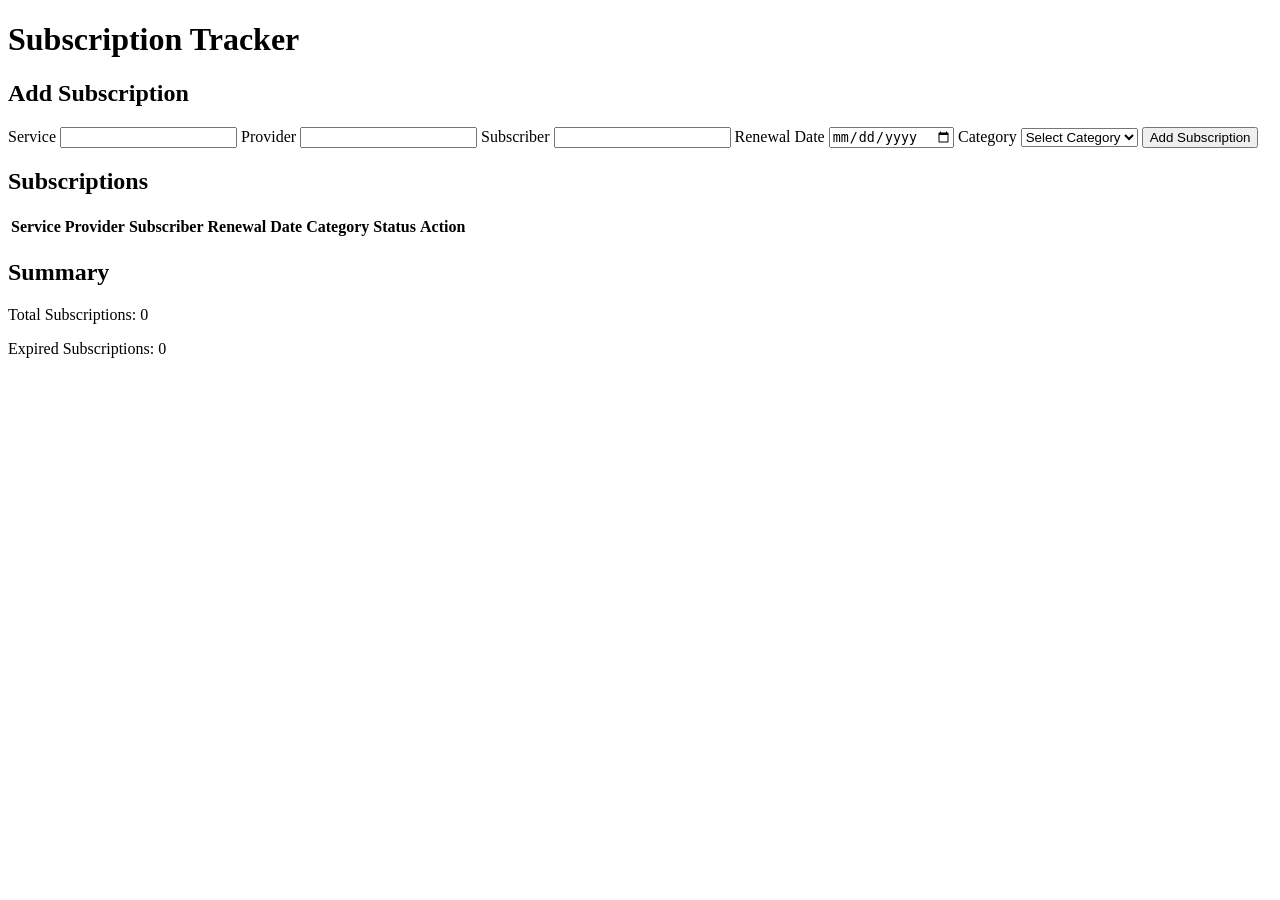
==== index.html @ 5002e5ff "Add subscription tracker HTML structure" ====
<!DOCTYPE html>
<html lang="en">
<head>
    <meta charset="UTF-8">
    <meta name="viewport" content="width=device-width, initial-scale=1.0">
    <title>Subscription Tracker</title>
    <link rel="stylesheet" href="styles.css">
</head>

<body>

    <header>
        <h1>Subscription Tracker</h1>
    </header>

    <main>

        <!-- Section 1: Subscription Form -->
        <section id="form-section">

            <h2>Add Subscription</h2>

            <form id="subscription-form">

                <label for="service">Service</label>
                <input type="text" id="service" required>

                <label for="provider">Provider</label>
                <input type="text" id="provider" required>

                <label for="subscriber">Subscriber</label>
                <input type="text" id="subscriber" required>

                <label for="renewal-date">Renewal Date</label>
                <input type="date" id="renewal-date" required>

                <label for="category">Category</label>
                <select id="category" required>
                    <option value="">Select Category</option>
                    <option value="Entertainment">Entertainment</option>
                    <option value="Education">Education</option>
                    <option value="Software">Software</option>
                    <option value="Other">Other</option>
                </select>

                <button type="submit">Add Subscription</button>

            </form>

        </section>

        <!-- Section 2: Subscription Table -->
        <section id="table-section">

            <h2>Subscriptions</h2>

            <table>
                <thead>
                    <tr>
                        <th>Service</th>
                        <th>Provider</th>
                        <th>Subscriber</th>
                        <th>Renewal Date</th>
                        <th>Category</th>
                        <th>Status</th>
                        <th>Action</th>
                    </tr>
                </thead>

                <tbody id="subscription-list">
                </tbody>
            </table>

        </section>

        <!-- Section 3: Summary -->
        <section id="summary-section">

            <h2>Summary</h2>

            <p>
                Total Subscriptions:
                <span id="total-subscriptions">0</span>
            </p>

            <p>
                Expired Subscriptions:
                <span id="expired-subscriptions">0</span>
            </p>

        </section>

    </main>

    <script src="app.js"></script>

</body>
</html>
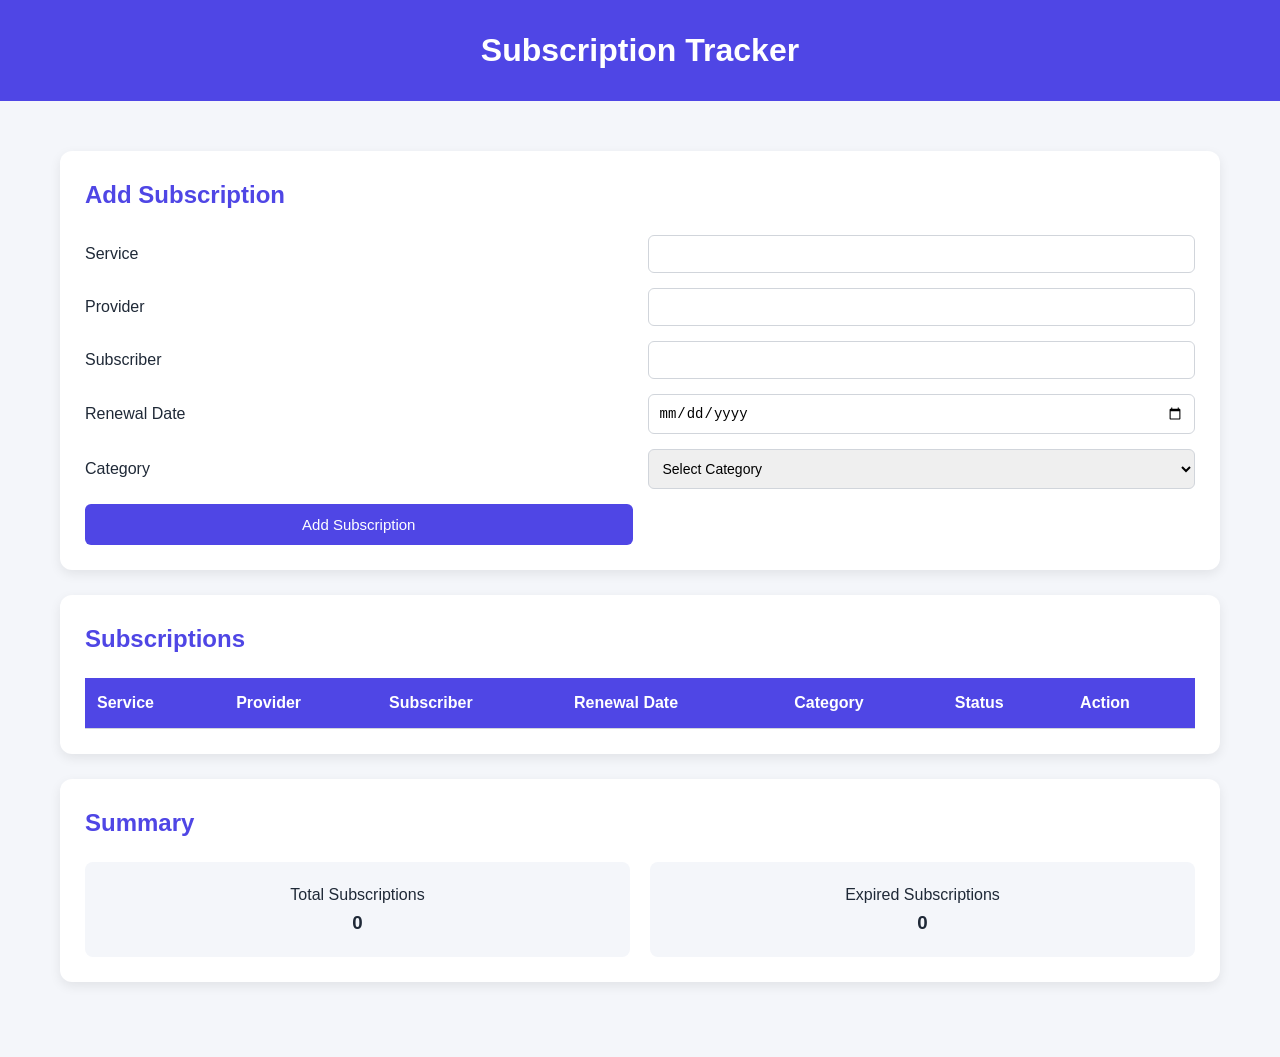
==== commit 752cc3b7: "Create custom CSS library and style application" ====
--- a/index.html
+++ b/index.html
@@ -1,4 +1,3 @@
-
 <!DOCTYPE html>
 <html lang="en">
 <head>
@@ -10,33 +9,33 @@
 
 <body>
 
-    <header>
+    <header class="header">
         <h1>Subscription Tracker</h1>
     </header>
 
-    <main>
+    <main class="container">
 
-        <!-- Section 1: Subscription Form -->
-        <section id="form-section">
+        <!-- Section 1: Form -->
+        <section id="form-section" class="card">
 
-            <h2>Add Subscription</h2>
+            <h2 class="section-title">Add Subscription</h2>
 
-            <form id="subscription-form">
+            <form id="subscription-form" class="form-grid">
 
                 <label for="service">Service</label>
-                <input type="text" id="service" required>
+                <input type="text" id="service" class="input" required>
 
                 <label for="provider">Provider</label>
-                <input type="text" id="provider" required>
+                <input type="text" id="provider" class="input" required>
 
                 <label for="subscriber">Subscriber</label>
-                <input type="text" id="subscriber" required>
+                <input type="text" id="subscriber" class="input" required>
 
                 <label for="renewal-date">Renewal Date</label>
-                <input type="date" id="renewal-date" required>
+                <input type="date" id="renewal-date" class="input" required>
 
                 <label for="category">Category</label>
-                <select id="category" required>
+                <select id="category" class="input" required>
                     <option value="">Select Category</option>
                     <option value="Entertainment">Entertainment</option>
                     <option value="Education">Education</option>
@@ -44,50 +43,61 @@
                     <option value="Other">Other</option>
                 </select>
 
-                <button type="submit">Add Subscription</button>
+                <button type="submit" class="btn btn-primary">
+                    Add Subscription
+                </button>
 
             </form>
 
         </section>
 
-        <!-- Section 2: Subscription Table -->
-        <section id="table-section">
+        <!-- Section 2: Table -->
+        <section id="table-section" class="card">
 
-            <h2>Subscriptions</h2>
+            <h2 class="section-title">Subscriptions</h2>
 
-            <table>
-                <thead>
-                    <tr>
-                        <th>Service</th>
-                        <th>Provider</th>
-                        <th>Subscriber</th>
-                        <th>Renewal Date</th>
-                        <th>Category</th>
-                        <th>Status</th>
-                        <th>Action</th>
-                    </tr>
-                </thead>
+            <div class="table-responsive">
 
-                <tbody id="subscription-list">
-                </tbody>
-            </table>
+                <table class="table">
+                    <thead>
+                        <tr>
+                            <th>Service</th>
+                            <th>Provider</th>
+                            <th>Subscriber</th>
+                            <th>Renewal Date</th>
+                            <th>Category</th>
+                            <th>Status</th>
+                            <th>Action</th>
+                        </tr>
+                    </thead>
+
+                    <tbody id="subscription-list">
+                    </tbody>
+
+                </table>
+
+            </div>
 
         </section>
 
         <!-- Section 3: Summary -->
-        <section id="summary-section">
+        <section id="summary-section" class="card">
 
-            <h2>Summary</h2>
+            <h2 class="section-title">Summary</h2>
 
-            <p>
-                Total Subscriptions:
-                <span id="total-subscriptions">0</span>
-            </p>
+            <div class="summary">
 
-            <p>
-                Expired Subscriptions:
-                <span id="expired-subscriptions">0</span>
-            </p>
+                <div class="summary-item">
+                    <p>Total Subscriptions</p>
+                    <h3 id="total-subscriptions">0</h3>
+                </div>
+
+                <div class="summary-item">
+                    <p>Expired Subscriptions</p>
+                    <h3 id="expired-subscriptions">0</h3>
+                </div>
+
+            </div>
 
         </section>
 
@@ -96,4 +106,4 @@
     <script src="app.js"></script>
 
 </body>
-</html>
+</html>
--- a/styles.css
+++ b/styles.css
@@ -0,0 +1,160 @@
+/* Subscription Tracker CSS Library */
+
+/* Variables */
+:root {
+    --primary: #4f46e5;
+    --background: #f4f6fa;
+    --white: #ffffff;
+    --text: #1f2937;
+    --border: #d1d5db;
+    --success: #16a34a;
+    --danger: #dc2626;
+}
+
+/* Reset */
+* {
+    box-sizing: border-box;
+    margin: 0;
+    padding: 0;
+}
+
+/* Base styles */
+body {
+    font-family: Arial, sans-serif;
+    background-color: var(--background);
+    color: var(--text);
+    line-height: 1.6;
+}
+
+/* Header */
+.header {
+    background-color: var(--primary);
+    color: var(--white);
+    padding: 25px;
+    text-align: center;
+}
+
+/* Container */
+.container {
+    max-width: 1200px;
+    margin: 30px auto;
+    padding: 20px;
+}
+
+/* Card */
+.card {
+    background-color: var(--white);
+    padding: 25px;
+    margin-bottom: 25px;
+    border-radius: 12px;
+    box-shadow: 0 4px 12px rgba(0, 0, 0, 0.08);
+}
+
+/* Section title */
+.section-title {
+    margin-bottom: 20px;
+    color: var(--primary);
+}
+
+/* Form */
+.form-grid {
+    display: grid;
+    grid-template-columns: repeat(2, 1fr);
+    gap: 15px;
+    align-items: center;
+}
+
+/* Input */
+.input {
+    width: 100%;
+    padding: 10px;
+    border: 1px solid var(--border);
+    border-radius: 6px;
+    font-size: 14px;
+}
+
+/* Button */
+.btn {
+    padding: 12px 20px;
+    border: none;
+    border-radius: 6px;
+    cursor: pointer;
+    font-size: 15px;
+}
+
+.btn-primary {
+    background-color: var(--primary);
+    color: var(--white);
+}
+
+.btn-primary:hover {
+    background-color: #3730a3;
+}
+
+.btn-danger {
+    background-color: var(--danger);
+    color: var(--white);
+}
+
+/* Table */
+.table {
+    width: 100%;
+    border-collapse: collapse;
+}
+
+.table th,
+.table td {
+    padding: 12px;
+    border-bottom: 1px solid var(--border);
+    text-align: left;
+}
+
+.table th {
+    background-color: var(--primary);
+    color: var(--white);
+}
+
+.table tr:hover {
+    background-color: #f3f4f6;
+}
+
+.table-responsive {
+    overflow-x: auto;
+}
+
+/* Status */
+.status-active {
+    color: var(--success);
+    font-weight: bold;
+}
+
+.status-expired {
+    color: var(--danger);
+    font-weight: bold;
+}
+
+/* Summary */
+.summary {
+    display: flex;
+    gap: 20px;
+    flex-wrap: wrap;
+}
+
+.summary-item {
+    flex: 1;
+    background-color: var(--background);
+    padding: 20px;
+    border-radius: 8px;
+    text-align: center;
+}
+
+/* Responsive design */
+@media (max-width: 768px) {
+    .form-grid {
+        grid-template-columns: 1fr;
+    }
+
+    .summary {
+        flex-direction: column;
+    }
+}
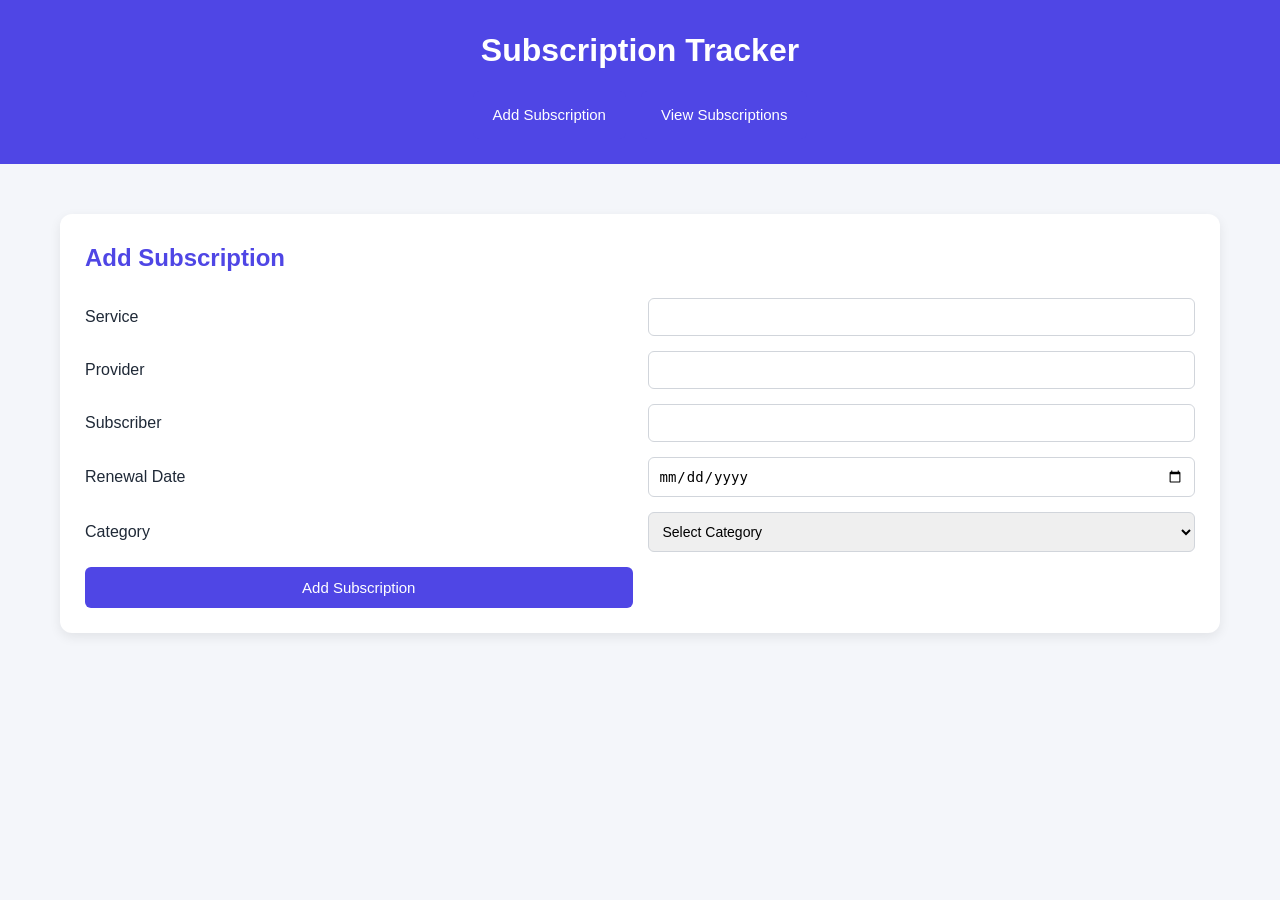
==== commit 299d75f4: "Create JavaScript library and separate subscription pages" ====
--- a/index.html
+++ b/index.html
@@ -3,7 +3,7 @@
 <head>
     <meta charset="UTF-8">
     <meta name="viewport" content="width=device-width, initial-scale=1.0">
-    <title>Subscription Tracker</title>
+    <title>Add Subscription</title>
     <link rel="stylesheet" href="styles.css">
 </head>
 
@@ -11,11 +11,20 @@
 
     <header class="header">
         <h1>Subscription Tracker</h1>
+
+        <nav>
+            <a href="index.html" class="btn btn-primary">
+                Add Subscription
+            </a>
+
+            <a href="subscriptions.html" class="btn btn-primary">
+                View Subscriptions
+            </a>
+        </nav>
     </header>
 
     <main class="container">
 
-        <!-- Section 1: Form -->
         <section id="form-section" class="card">
 
             <h2 class="section-title">Add Subscription</h2>
@@ -35,6 +44,7 @@
                 <input type="date" id="renewal-date" class="input" required>
 
                 <label for="category">Category</label>
+
                 <select id="category" class="input" required>
                     <option value="">Select Category</option>
                     <option value="Entertainment">Entertainment</option>
@@ -51,58 +61,9 @@
 
         </section>
 
-        <!-- Section 2: Table -->
-        <section id="table-section" class="card">
-
-            <h2 class="section-title">Subscriptions</h2>
-
-            <div class="table-responsive">
-
-                <table class="table">
-                    <thead>
-                        <tr>
-                            <th>Service</th>
-                            <th>Provider</th>
-                            <th>Subscriber</th>
-                            <th>Renewal Date</th>
-                            <th>Category</th>
-                            <th>Status</th>
-                            <th>Action</th>
-                        </tr>
-                    </thead>
-
-                    <tbody id="subscription-list">
-                    </tbody>
-
-                </table>
-
-            </div>
-
-        </section>
-
-        <!-- Section 3: Summary -->
-        <section id="summary-section" class="card">
-
-            <h2 class="section-title">Summary</h2>
-
-            <div class="summary">
-
-                <div class="summary-item">
-                    <p>Total Subscriptions</p>
-                    <h3 id="total-subscriptions">0</h3>
-                </div>
-
-                <div class="summary-item">
-                    <p>Expired Subscriptions</p>
-                    <h3 id="expired-subscriptions">0</h3>
-                </div>
-
-            </div>
-
-        </section>
-
     </main>
 
+    <script src="subscription-library.js"></script>
     <script src="app.js"></script>
 
 </body>
--- a/styles.css
+++ b/styles.css
@@ -157,4 +157,15 @@
     .summary {
         flex-direction: column;
     }
+}/* Navigation */
+nav {
+    display: flex;
+    justify-content: center;
+    gap: 15px;
+    margin-top: 15px;
+    flex-wrap: wrap;
+}
+
+nav a {
+    text-decoration: none;
 }
